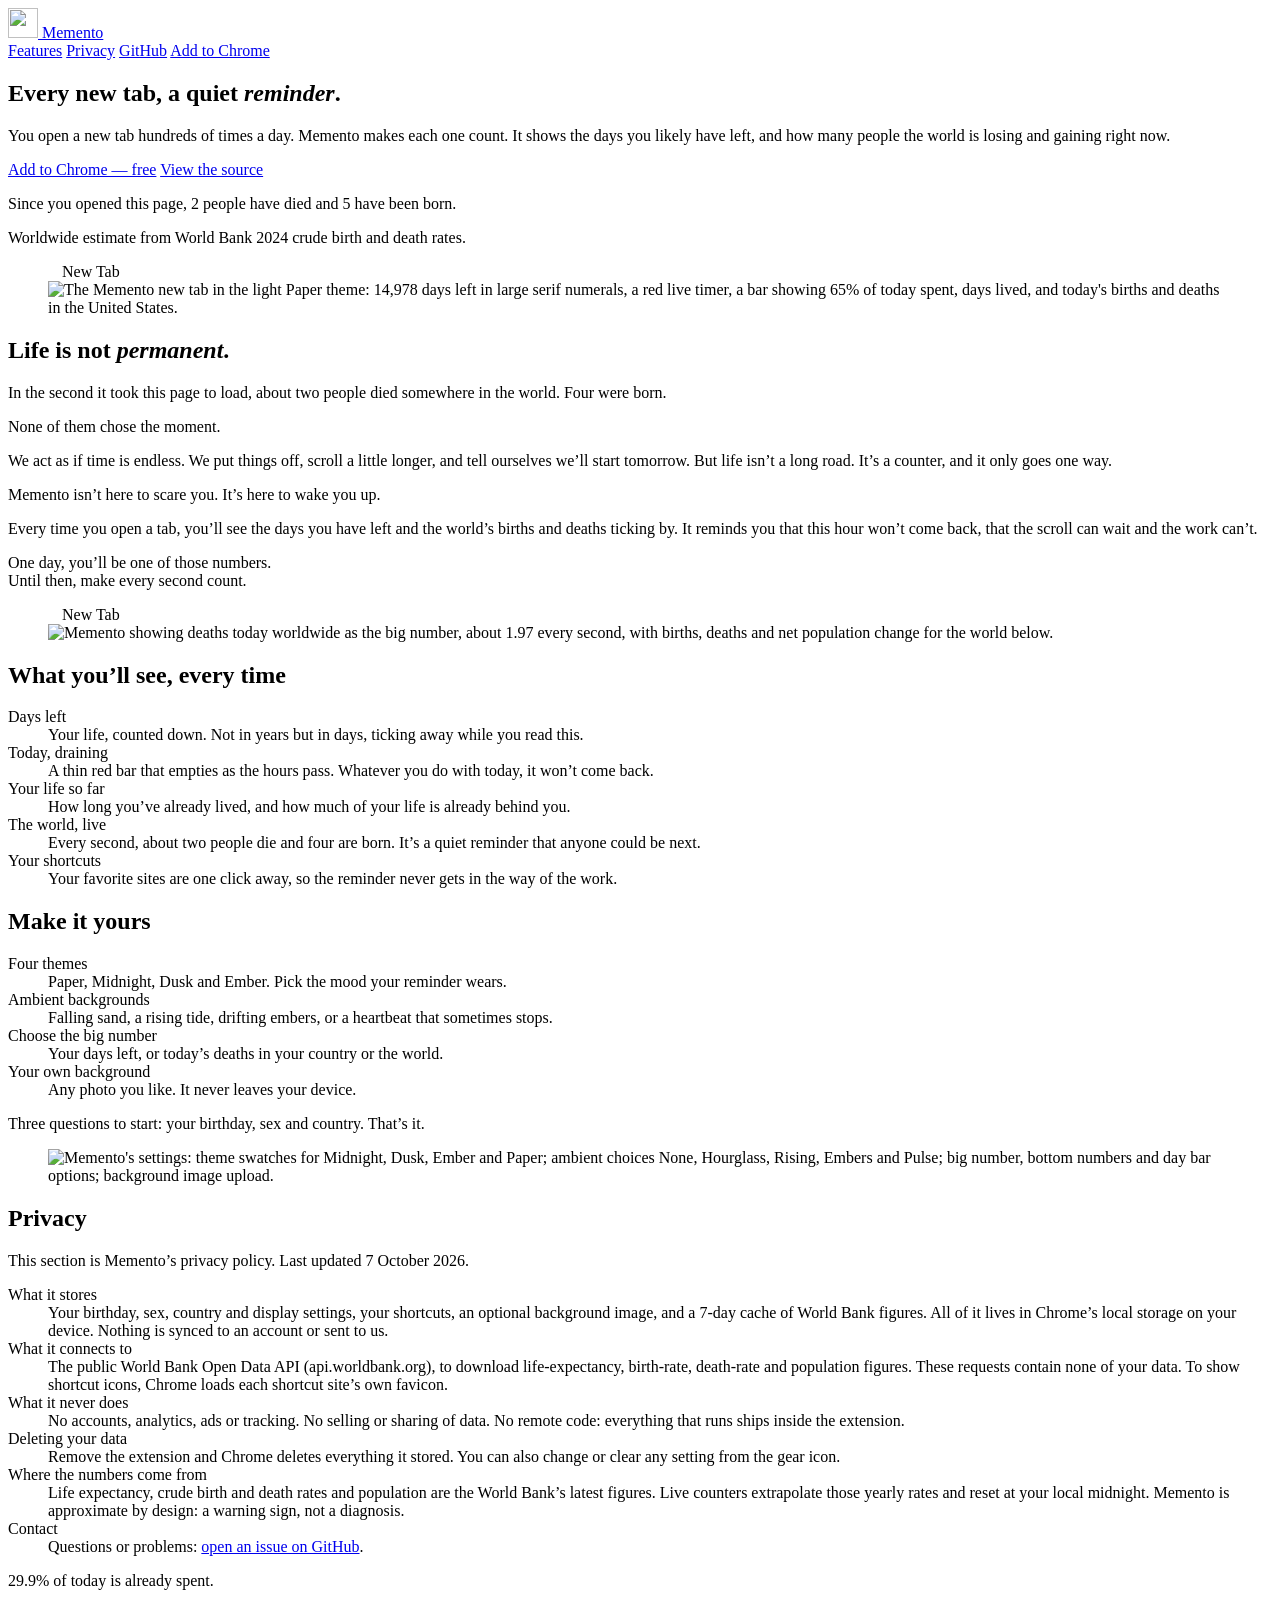
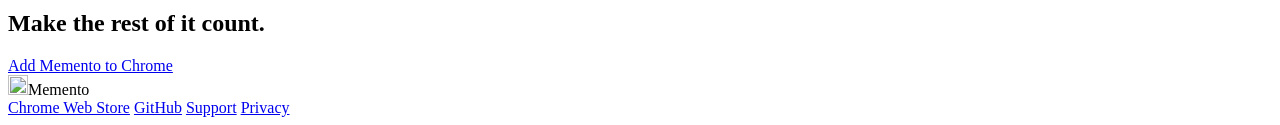
==== site/index.html @ 801923de "Landing page: story-driven copy and a 'Life is not permanent' section Co-Authored-By: Claude Opus 5." ====
<!doctype html>
<html lang="en">
<head>
  <meta charset="utf-8">
  <meta name="viewport" content="width=device-width, initial-scale=1">
  <title>Memento — Death Clock &amp; Real-Time Death Rate for Chrome</title>
  <meta name="description" content="A Chrome new tab that counts down the days you likely have left and shows the world's real-time birth and death rate. Free, private, no account.">
  <link rel="canonical" href="https://memento-deathclock.vercel.app/">
  <meta name="theme-color" content="#f4f1ea">
  <link rel="icon" type="image/png" sizes="32x32" href="/favicon-32.png">
  <link rel="apple-touch-icon" href="/apple-touch-icon.png">
  <meta property="og:type" content="website">
  <meta property="og:title" content="Memento — every new tab, a quiet reminder">
  <meta property="og:description" content="Your personal death clock and the world's real-time death rate, on every Chrome new tab.">
  <meta property="og:image" content="https://memento-deathclock.vercel.app/assets/og.jpg">
  <meta property="og:url" content="https://memento-deathclock.vercel.app/">
  <meta name="twitter:card" content="summary_large_image">
  <link rel="preload" href="/fonts/instrument-serif.woff2" as="font" type="font/woff2" crossorigin>
  <link rel="preload" href="/fonts/inter.woff2" as="font" type="font/woff2" crossorigin>
  <link rel="stylesheet" href="/styles.css">
</head>
<body>
<!--
THESIS: The page proves the product by doing it: a live count of people who died since you arrived, then the real new tab. Refuses the feature-card grid and the stock hero.
OWN-WORLD: The extension's Paper theme. Ivory ground, ink type, one red accent; Instrument Serif display, Gelasio numerals (Georgia's metrics, as in the app), Inter text; hairline rules, browser-window frames around real screenshots.
STORY: Visitor sees the clock running, understands what the new tab shows, trusts that nothing leaves the device, clicks Add to Chrome.
FIRST VIEWPORT: Wordmark + Add to Chrome top. Centered headline, one-line offer, two buttons, live death/birth counter line, then the new-tab screenshot rising from the fold.
FORM: Extension of the established store-listing world; precisely specified simple page, no concept roll.
FINISH: unreviewed and undocumented is unfinished; this build ends with the finish review, the verdict, DESIGN.md, and every shipping raster carrying its provenance
-->
  <header class="top wrap">
    <a class="mark" href="/" aria-label="Memento home">
      <img src="/assets/logo-192.png" alt="" width="30" height="30">
      <span>Memento</span>
    </a>
    <nav class="top-nav" aria-label="Main">
      <a class="link hide-sm" href="#features">Features</a>
      <a class="link hide-sm" href="#privacy">Privacy</a>
      <a class="link hide-sm" href="https://github.com/mohiuddin200/MEMENTO">GitHub</a>
      <a class="btn btn-red btn-sm" href="https://chromewebstore.google.com/detail/khkpihpkonaehkepjhdcpjnnjghflecj">Add to Chrome</a>
    </nav>
  </header>

  <main>
    <section class="hero wrap">
      <h1>Every new tab, a quiet <em>reminder</em>.</h1>
      <p class="lede">You open a new tab hundreds of times a day. Memento makes each one count. It shows the days you likely have left, and how many people the world is losing and gaining right now.</p>
      <div class="ctas">
        <a class="btn btn-red" href="https://chromewebstore.google.com/detail/khkpihpkonaehkepjhdcpjnnjghflecj">Add to Chrome — free</a>
        <a class="btn btn-line" href="https://github.com/mohiuddin200/MEMENTO">View the source</a>
      </div>

      <p class="since" aria-live="off">
        Since you opened this page,
        <span class="n red" id="died">0</span> <span id="died-w">people have died</span>
        and <span class="n" id="born">0</span> <span id="born-w">have been born</span>.
      </p>
      <p class="since-note">Worldwide estimate from World Bank 2024 crude birth and death rates.</p>

      <figure class="window hero-shot">
        <div class="window-bar" aria-hidden="true"><span class="dots"><i></i><i></i><i></i></span><span class="tab"><img src="/assets/logo-192.png" alt="" width="14" height="14">New Tab</span></div>
        <img src="/assets/newtab.webp" width="2000" height="1250" alt="The Memento new tab in the light Paper theme: 14,978 days left in large serif numerals, a red live timer, a bar showing 65% of today spent, days lived, and today's births and deaths in the United States.">
      </figure>
    </section>

    <section class="story wrap" aria-labelledby="story-title">
      <h2 id="story-title">Life is not <em>permanent</em>.</h2>
      <p class="lede">In the second it took this page to load, about two people died somewhere in the world. Four were born.</p>
      <p class="lede">None of them chose the moment.</p>
      <p class="lede">We act as if time is endless. We put things off, scroll a little longer, and tell ourselves we’ll start tomorrow. But life isn’t a long road. It’s a counter, and it only goes one way.</p>
      <p class="lede">Memento isn’t here to scare you. It’s here to wake you up.</p>
      <p class="lede">Every time you open a tab, you’ll see the days you have left and the world’s births and deaths ticking by. It reminds you that this hour won’t come back, that the scroll can wait and the work can’t.</p>
      <p class="lede story-end">One day, you’ll be one of those numbers.<br>Until then, make every second count.</p>
    </section>

    <section class="split wrap" id="features">
      <figure class="window">
        <div class="window-bar" aria-hidden="true"><span class="dots"><i></i><i></i><i></i></span><span class="tab"><img src="/assets/logo-192.png" alt="" width="14" height="14">New Tab</span></div>
        <img src="/assets/world-live.webp" width="1600" height="1000" loading="lazy" alt="Memento showing deaths today worldwide as the big number, about 1.97 every second, with births, deaths and net population change for the world below.">
      </figure>
      <div class="copy">
        <h2>What you’ll see, every time</h2>
        <dl class="rows">
          <div><dt>Days left</dt><dd>Your life, counted down. Not in years but in days, ticking away while you read this.</dd></div>
          <div><dt>Today, draining</dt><dd>A thin red bar that empties as the hours pass. Whatever you do with today, it won’t come back.</dd></div>
          <div><dt>Your life so far</dt><dd>How long you’ve already lived, and how much of your life is already behind you.</dd></div>
          <div><dt>The world, live</dt><dd>Every second, about two people die and four are born. It’s a quiet reminder that anyone could be next.</dd></div>
          <div><dt>Your shortcuts</dt><dd>Your favorite sites are one click away, so the reminder never gets in the way of the work.</dd></div>
        </dl>
      </div>
    </section>

    <section class="split split-rev wrap">
      <div class="copy">
        <h2>Make it yours</h2>
        <dl class="rows">
          <div><dt>Four themes</dt><dd>Paper, Midnight, Dusk and Ember. Pick the mood your reminder wears.</dd></div>
          <div><dt>Ambient backgrounds</dt><dd>Falling sand, a rising tide, drifting embers, or a heartbeat that sometimes stops.</dd></div>
          <div><dt>Choose the big number</dt><dd>Your days left, or today’s deaths in your country or the world.</dd></div>
          <div><dt>Your own background</dt><dd>Any photo you like. It never leaves your device.</dd></div>
        </dl>
        <p class="aside">Three questions to start: your birthday, sex and country. That’s it.</p>
      </div>
      <figure class="sheet">
        <img src="/assets/customize.webp" width="916" height="1196" loading="lazy" alt="Memento's settings: theme swatches for Midnight, Dusk, Ember and Paper; ambient choices None, Hourglass, Rising, Embers and Pulse; big number, bottom numbers and day bar options; background image upload.">
      </figure>
    </section>

    <section class="facts wrap" id="privacy">
      <div class="facts-head">
        <h2>Privacy</h2>
        <p class="meta">This section is Memento’s privacy policy. Last updated 7 October 2026.</p>
      </div>
      <dl class="policy">
        <div>
          <dt>What it stores</dt>
          <dd>Your birthday, sex, country and display settings, your shortcuts, an optional background image, and a 7-day cache of World Bank figures. All of it lives in Chrome’s local storage on your device. Nothing is synced to an account or sent to us.</dd>
        </div>
        <div>
          <dt>What it connects to</dt>
          <dd>The public World Bank Open Data API (api.worldbank.org), to download life-expectancy, birth-rate, death-rate and population figures. These requests contain none of your data. To show shortcut icons, Chrome loads each shortcut site’s own favicon.</dd>
        </div>
        <div>
          <dt>What it never does</dt>
          <dd>No accounts, analytics, ads or tracking. No selling or sharing of data. No remote code: everything that runs ships inside the extension.</dd>
        </div>
        <div>
          <dt>Deleting your data</dt>
          <dd>Remove the extension and Chrome deletes everything it stored. You can also change or clear any setting from the gear icon.</dd>
        </div>
        <div>
          <dt>Where the numbers come from</dt>
          <dd>Life expectancy, crude birth and death rates and population are the World Bank’s latest figures. Live counters extrapolate those yearly rates and reset at your local midnight. Memento is approximate by design: a warning sign, not a diagnosis.</dd>
        </div>
        <div>
          <dt>Contact</dt>
          <dd>Questions or problems: <a href="https://github.com/mohiuddin200/MEMENTO/issues">open an issue on GitHub</a>.</dd>
        </div>
      </dl>
    </section>

    <section class="close wrap" aria-labelledby="close-title">
      <p class="today"><span class="pct" id="pct">0.0%</span> of today is already spent.</p>
      <div class="daybar" aria-hidden="true"><i id="daybar"></i></div>
      <h2 id="close-title">Make the rest of it count.</h2>
      <a class="btn btn-red" href="https://chromewebstore.google.com/detail/khkpihpkonaehkepjhdcpjnnjghflecj">Add Memento to Chrome</a>
    </section>
  </main>

  <footer class="foot wrap">
    <span class="mark mark-sm"><img src="/assets/logo-192.png" alt="" width="20" height="20"><span>Memento</span></span>
    <nav aria-label="Footer">
      <a href="https://chromewebstore.google.com/detail/khkpihpkonaehkepjhdcpjnnjghflecj">Chrome Web Store</a>
      <a href="https://github.com/mohiuddin200/MEMENTO">GitHub</a>
      <a href="https://github.com/mohiuddin200/MEMENTO/issues">Support</a>
      <a href="#privacy">Privacy</a>
    </nav>
  </footer>

  <script>
    (function () {
      // World Bank 2024, World aggregate (same baseline the extension ships).
      var POP = 8215424893, DEATH = 7.55065418868632, BIRTH = 16.2730070969907;
      var SEC_PER_YEAR = 31557600;
      var dps = DEATH / 1000 * POP / SEC_PER_YEAR;
      var bps = BIRTH / 1000 * POP / SEC_PER_YEAR;
      var t0 = Date.now();
      var died = document.getElementById('died'), diedW = document.getElementById('died-w');
      var born = document.getElementById('born'), bornW = document.getElementById('born-w');
      var pct = document.getElementById('pct'), bar = document.getElementById('daybar');
      var still = window.matchMedia && matchMedia('(prefers-reduced-motion: reduce)').matches;

      // Only deaths roll in (one every ~0.5s); births change ~4x a second,
      // faster than the roll, so they update plainly.
      function set(el, n, roll) {
        var s = n.toLocaleString('en-US');
        if (el.textContent === s) return;
        el.textContent = s;
        if (roll && !still) { el.classList.remove('tick'); void el.offsetWidth; el.classList.add('tick'); }
      }

      function tick() {
        var secs = (Date.now() - t0) / 1000;
        var d = Math.floor(secs * dps), b = Math.floor(secs * bps);
        set(died, d, true);
        set(born, b, false);
        diedW.textContent = d === 1 ? 'person has died' : 'people have died';
        bornW.textContent = b === 1 ? 'has been born' : 'have been born';
        var now = new Date();
        var mid = new Date(now.getFullYear(), now.getMonth(), now.getDate()).getTime();
        var frac = (now.getTime() - mid) / 86400000;
        pct.textContent = (frac * 100).toFixed(1) + '%';
        bar.style.width = (frac * 100).toFixed(2) + '%';
      }

      tick();
      setInterval(tick, 200);
    })();
  </script>
</body>
</html>
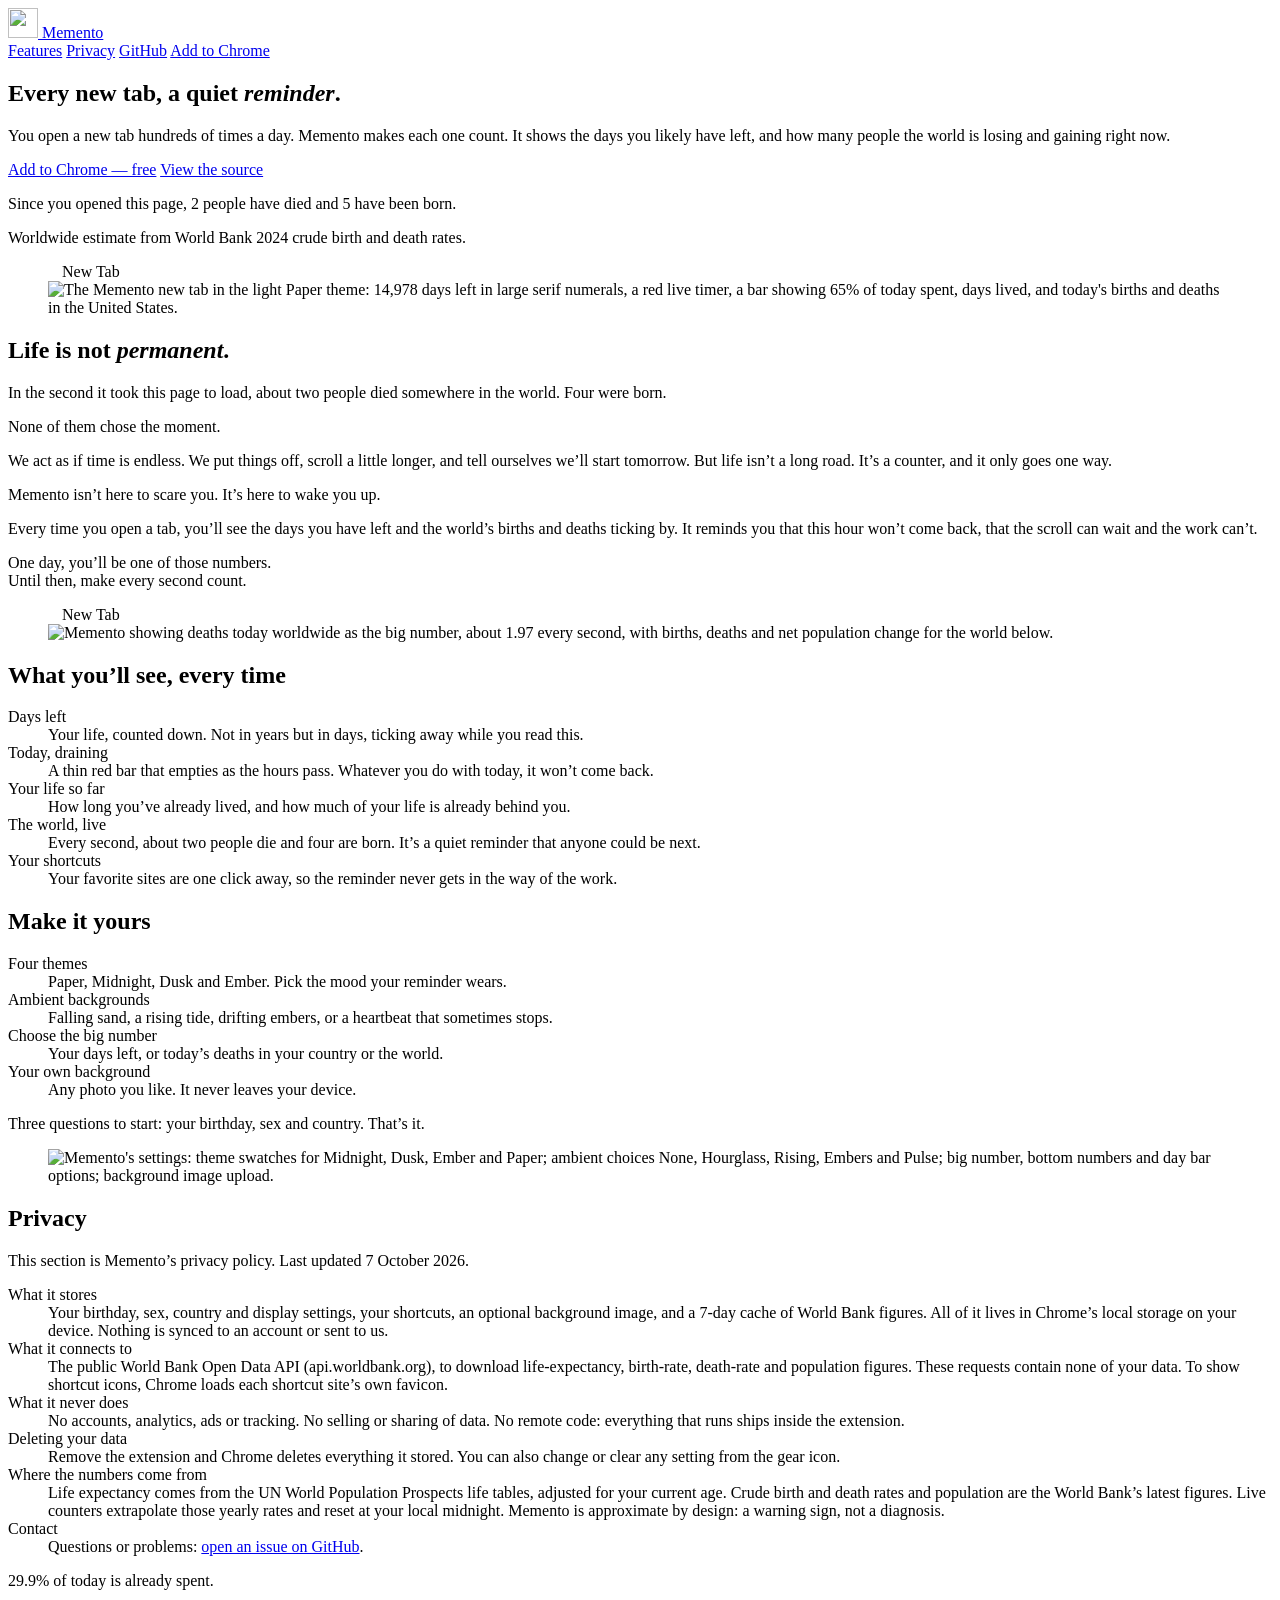
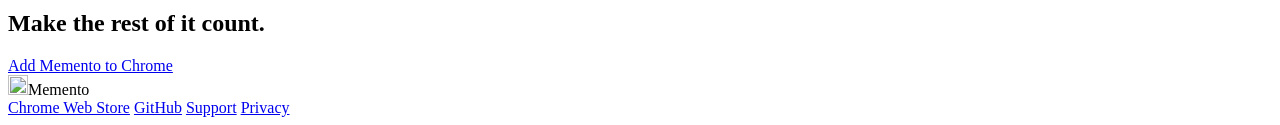
==== commit 30ecf8ae: "Use age-adjusted life expectancy for the countdown The countdown used life expectancy at birth, whic" ====
--- a/site/index.html
+++ b/site/index.html
@@ -130,7 +130,7 @@
         </div>
         <div>
           <dt>Where the numbers come from</dt>
-          <dd>Life expectancy, crude birth and death rates and population are the World Bank’s latest figures. Live counters extrapolate those yearly rates and reset at your local midnight. Memento is approximate by design: a warning sign, not a diagnosis.</dd>
+          <dd>Life expectancy comes from the UN World Population Prospects life tables, adjusted for your current age. Crude birth and death rates and population are the World Bank’s latest figures. Live counters extrapolate those yearly rates and reset at your local midnight. Memento is approximate by design: a warning sign, not a diagnosis.</dd>
         </div>
         <div>
           <dt>Contact</dt>
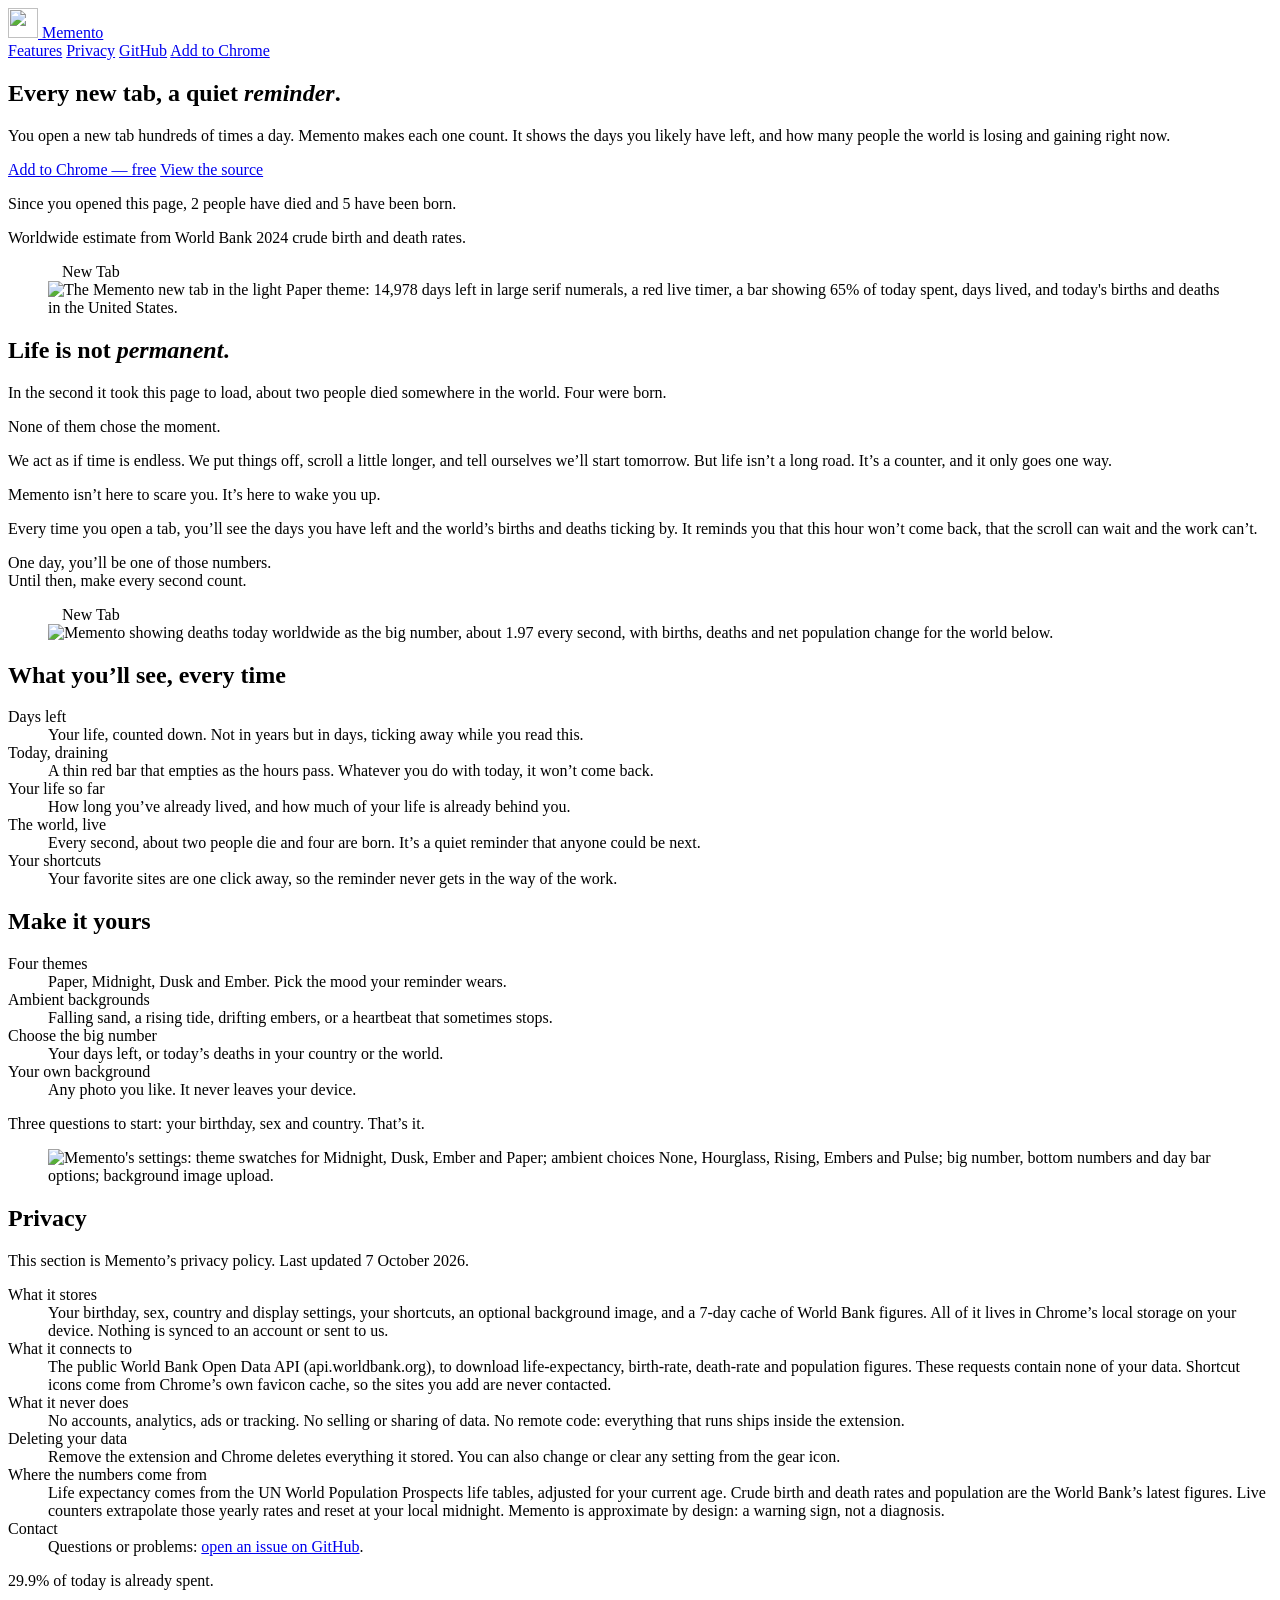
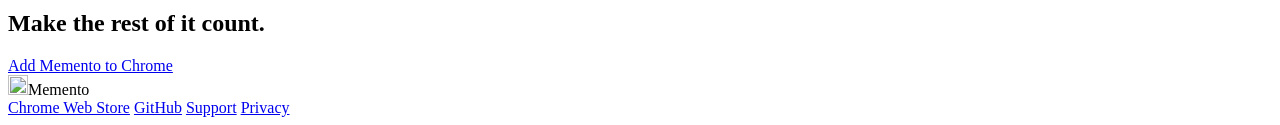
==== commit 5b40facb: "Read shortcut icons from Chrome's favicon cache Every new tab fetched origin/favicon.ico from each s" ====
--- a/site/index.html
+++ b/site/index.html
@@ -118,7 +118,7 @@
         </div>
         <div>
           <dt>What it connects to</dt>
-          <dd>The public World Bank Open Data API (api.worldbank.org), to download life-expectancy, birth-rate, death-rate and population figures. These requests contain none of your data. To show shortcut icons, Chrome loads each shortcut site’s own favicon.</dd>
+          <dd>The public World Bank Open Data API (api.worldbank.org), to download life-expectancy, birth-rate, death-rate and population figures. These requests contain none of your data. Shortcut icons come from Chrome’s own favicon cache, so the sites you add are never contacted.</dd>
         </div>
         <div>
           <dt>What it never does</dt>
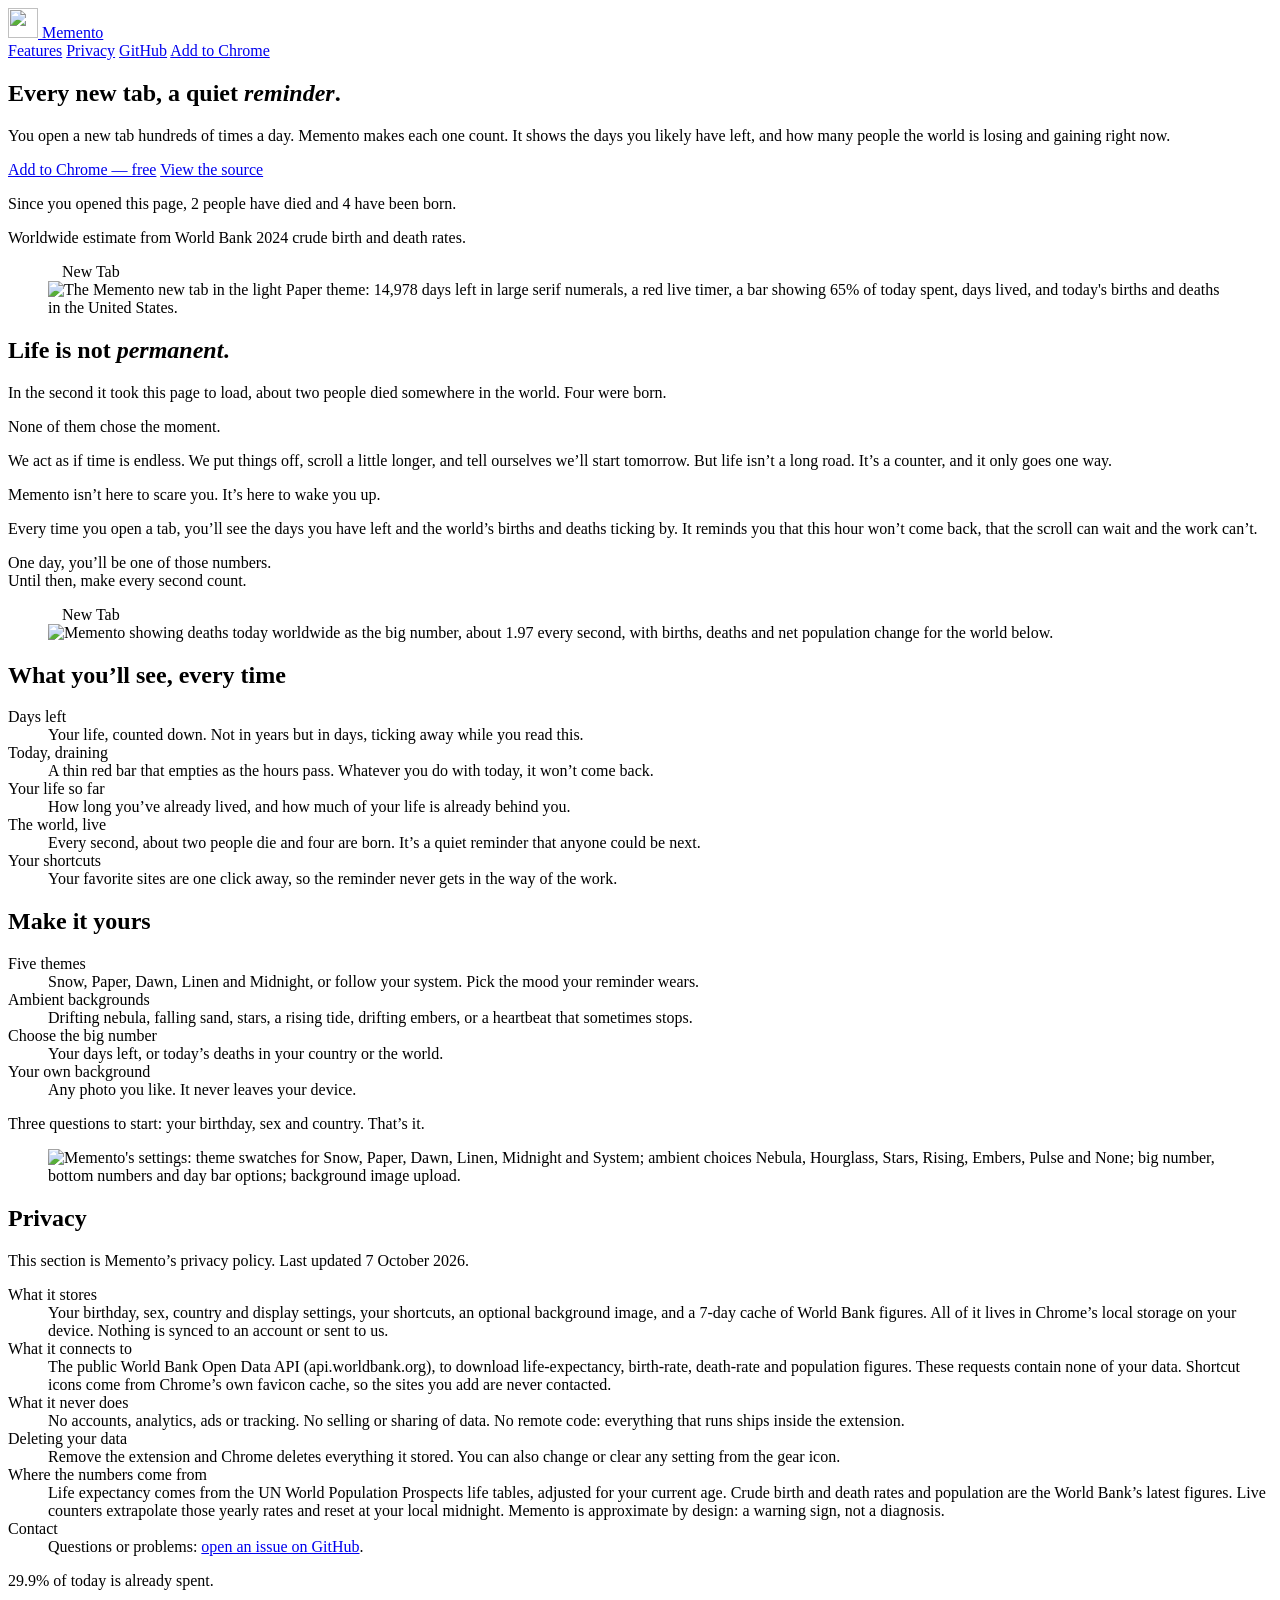
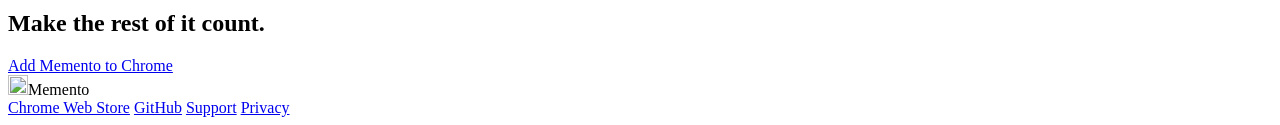
==== commit cfd3ced2: "Bring docs and product images back in line with the UI PRODUCT.md, the store listing and the landing" ====
--- a/site/index.html
+++ b/site/index.html
@@ -94,15 +94,15 @@
       <div class="copy">
         <h2>Make it yours</h2>
         <dl class="rows">
-          <div><dt>Four themes</dt><dd>Paper, Midnight, Dusk and Ember. Pick the mood your reminder wears.</dd></div>
-          <div><dt>Ambient backgrounds</dt><dd>Falling sand, a rising tide, drifting embers, or a heartbeat that sometimes stops.</dd></div>
+          <div><dt>Five themes</dt><dd>Snow, Paper, Dawn, Linen and Midnight, or follow your system. Pick the mood your reminder wears.</dd></div>
+          <div><dt>Ambient backgrounds</dt><dd>Drifting nebula, falling sand, stars, a rising tide, drifting embers, or a heartbeat that sometimes stops.</dd></div>
           <div><dt>Choose the big number</dt><dd>Your days left, or today’s deaths in your country or the world.</dd></div>
           <div><dt>Your own background</dt><dd>Any photo you like. It never leaves your device.</dd></div>
         </dl>
         <p class="aside">Three questions to start: your birthday, sex and country. That’s it.</p>
       </div>
       <figure class="sheet">
-        <img src="/assets/customize.webp" width="916" height="1196" loading="lazy" alt="Memento's settings: theme swatches for Midnight, Dusk, Ember and Paper; ambient choices None, Hourglass, Rising, Embers and Pulse; big number, bottom numbers and day bar options; background image upload.">
+        <img src="/assets/customize.webp" width="920" height="1208" loading="lazy" alt="Memento's settings: theme swatches for Snow, Paper, Dawn, Linen, Midnight and System; ambient choices Nebula, Hourglass, Stars, Rising, Embers, Pulse and None; big number, bottom numbers and day bar options; background image upload.">
       </figure>
     </section>
 
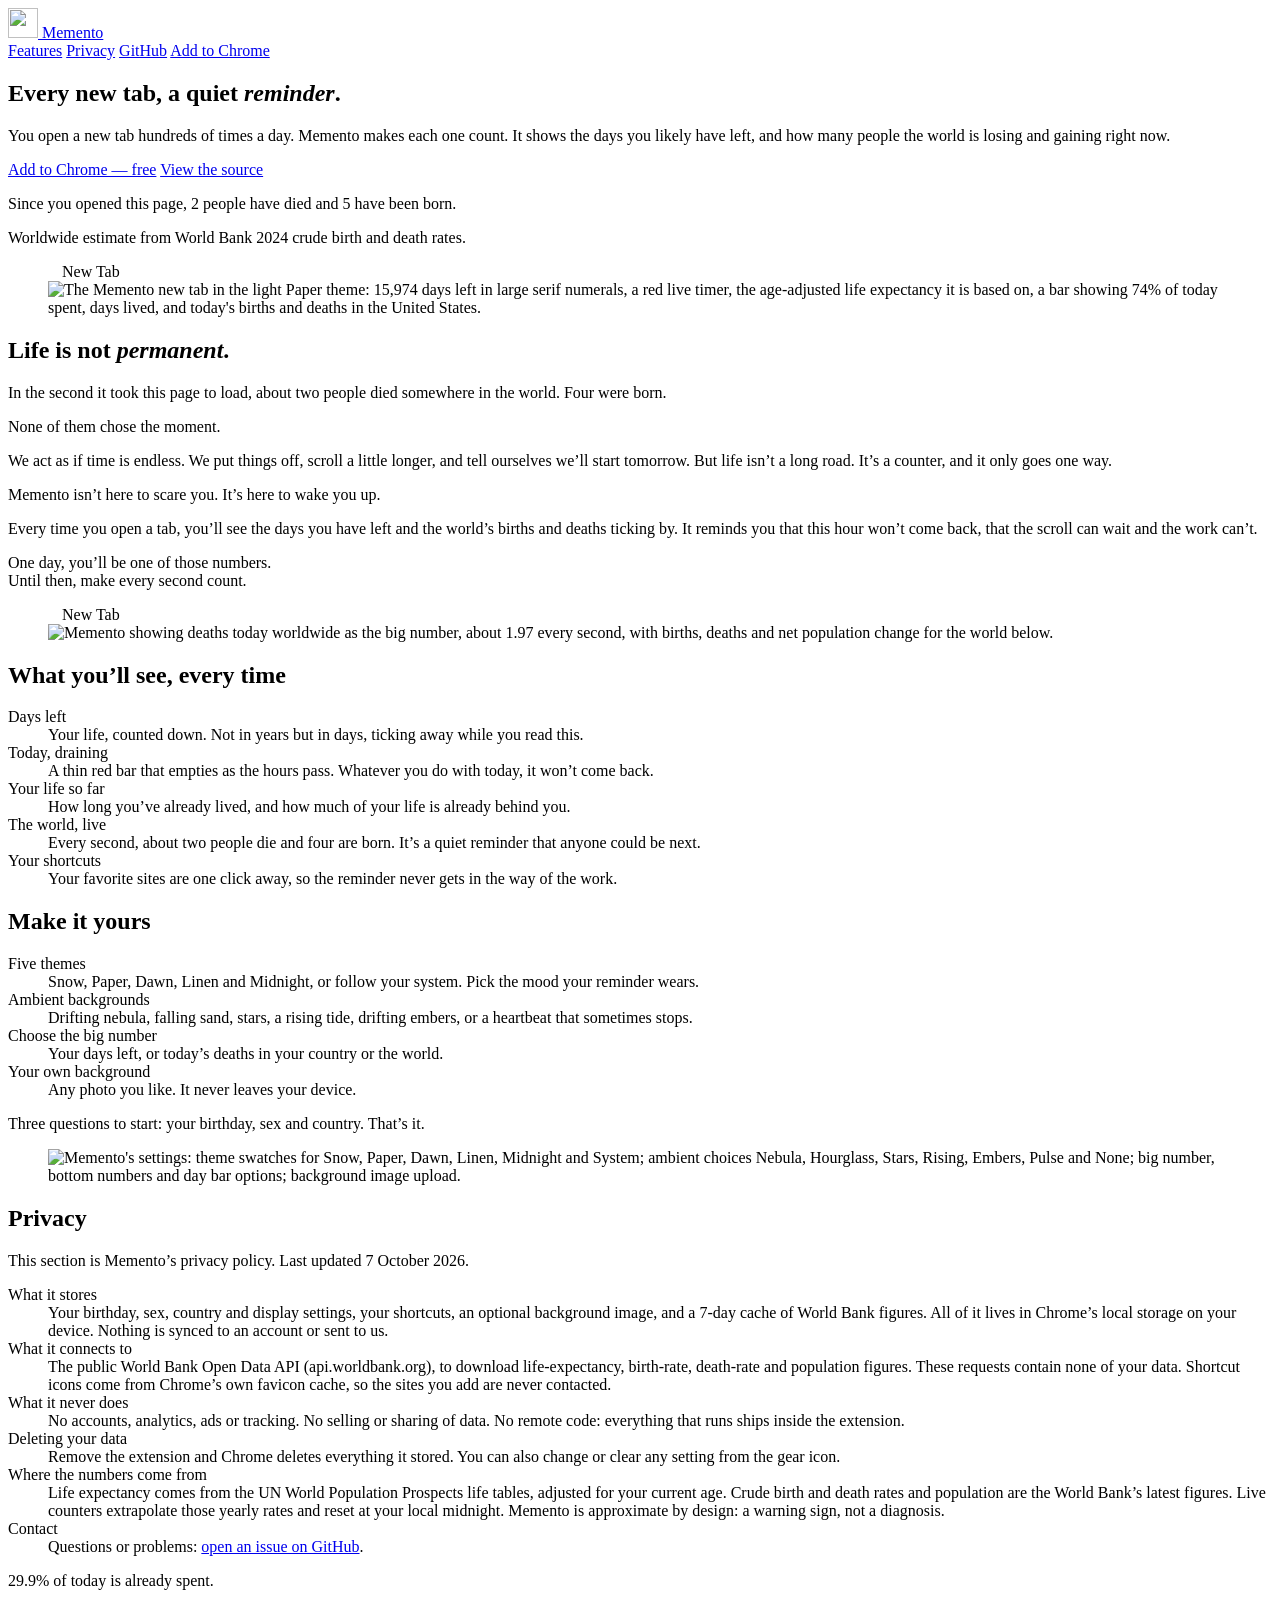
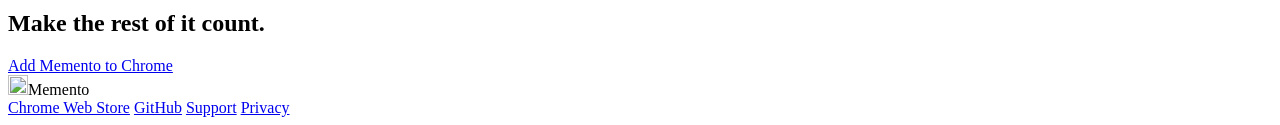
==== commit 904c2d91: "Regenerate every product image from the real UI The README gallery, the landing page's new-tab, worl" ====
--- a/site/index.html
+++ b/site/index.html
@@ -59,7 +59,7 @@
 
       <figure class="window hero-shot">
         <div class="window-bar" aria-hidden="true"><span class="dots"><i></i><i></i><i></i></span><span class="tab"><img src="/assets/logo-192.png" alt="" width="14" height="14">New Tab</span></div>
-        <img src="/assets/newtab.webp" width="2000" height="1250" alt="The Memento new tab in the light Paper theme: 14,978 days left in large serif numerals, a red live timer, a bar showing 65% of today spent, days lived, and today's births and deaths in the United States.">
+        <img src="/assets/newtab.webp" width="2000" height="1250" alt="The Memento new tab in the light Paper theme: 15,974 days left in large serif numerals, a red live timer, the age-adjusted life expectancy it is based on, a bar showing 74% of today spent, days lived, and today's births and deaths in the United States.">
       </figure>
     </section>
 
@@ -102,7 +102,7 @@
         <p class="aside">Three questions to start: your birthday, sex and country. That’s it.</p>
       </div>
       <figure class="sheet">
-        <img src="/assets/customize.webp" width="920" height="1208" loading="lazy" alt="Memento's settings: theme swatches for Snow, Paper, Dawn, Linen, Midnight and System; ambient choices Nebula, Hourglass, Stars, Rising, Embers, Pulse and None; big number, bottom numbers and day bar options; background image upload.">
+        <img src="/assets/customize.webp" width="920" height="1172" loading="lazy" alt="Memento's settings: theme swatches for Snow, Paper, Dawn, Linen, Midnight and System; ambient choices Nebula, Hourglass, Stars, Rising, Embers, Pulse and None; big number, bottom numbers and day bar options; background image upload.">
       </figure>
     </section>
 
